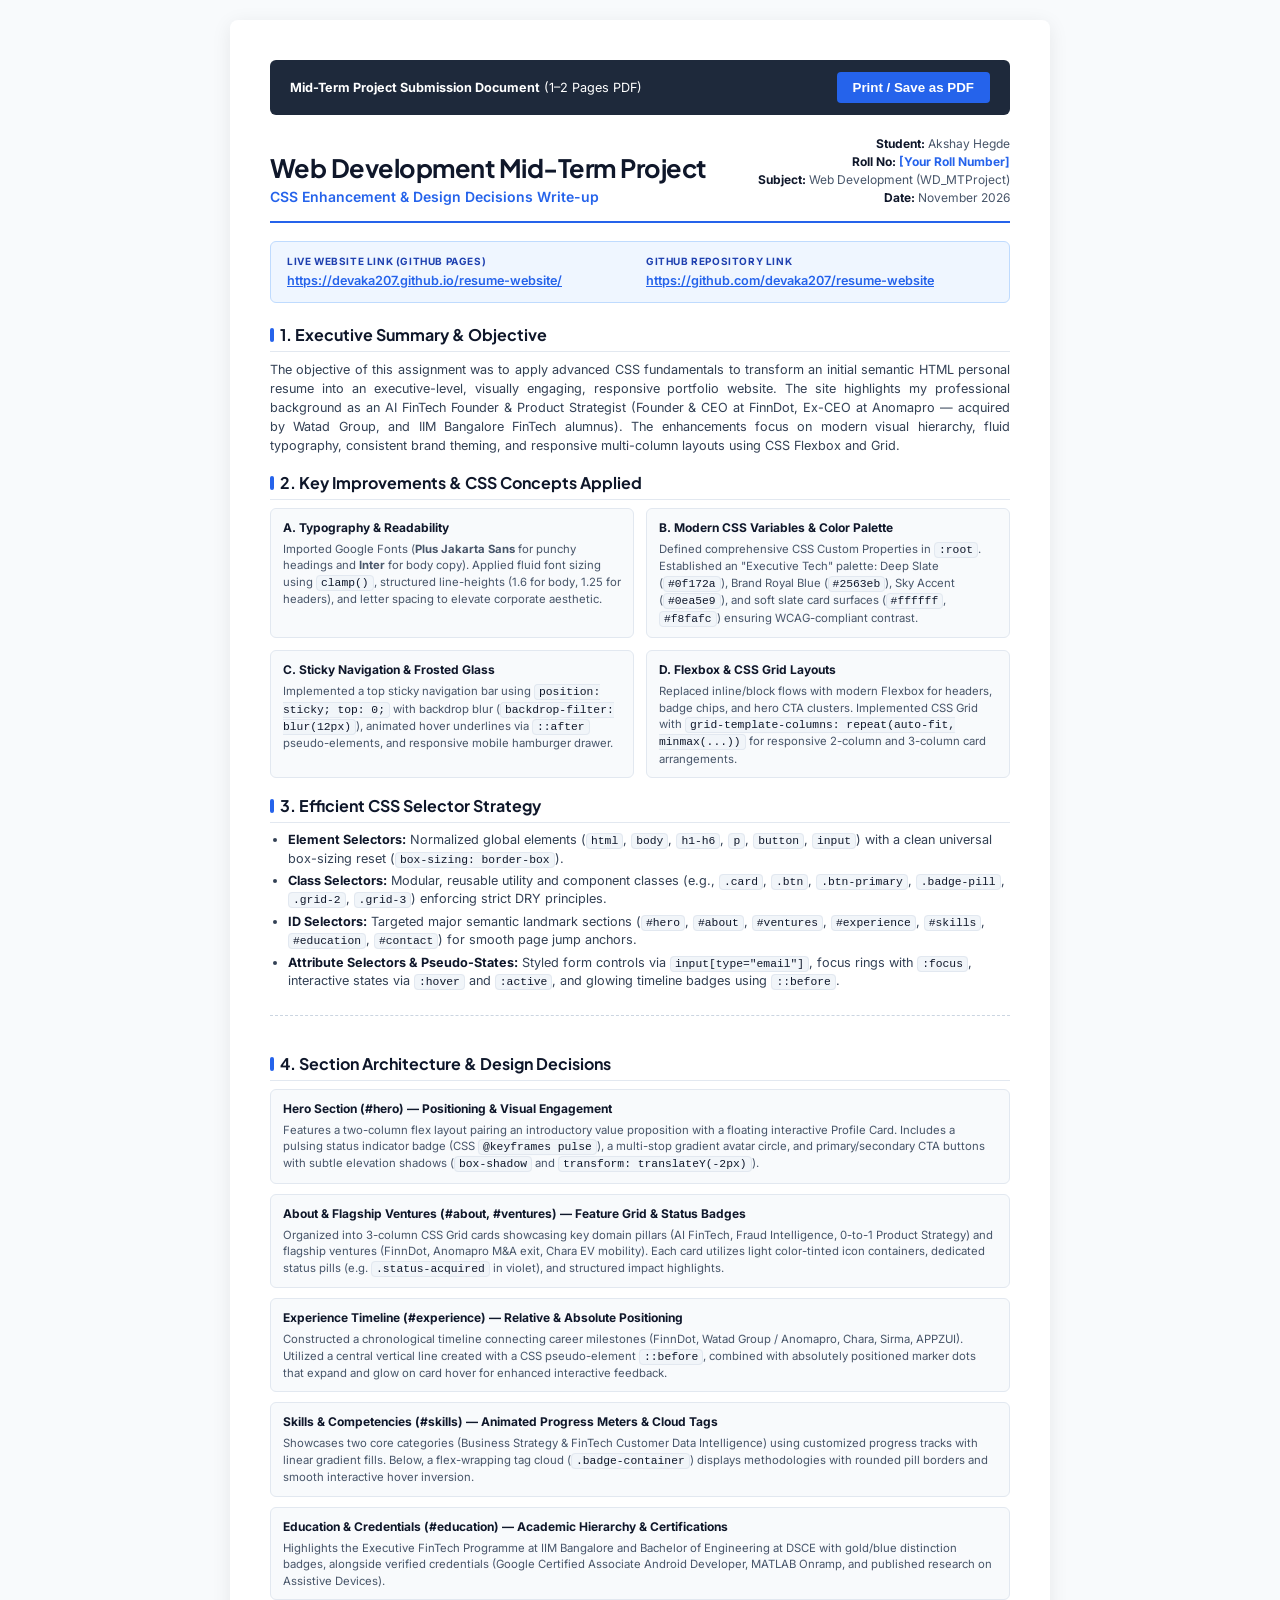
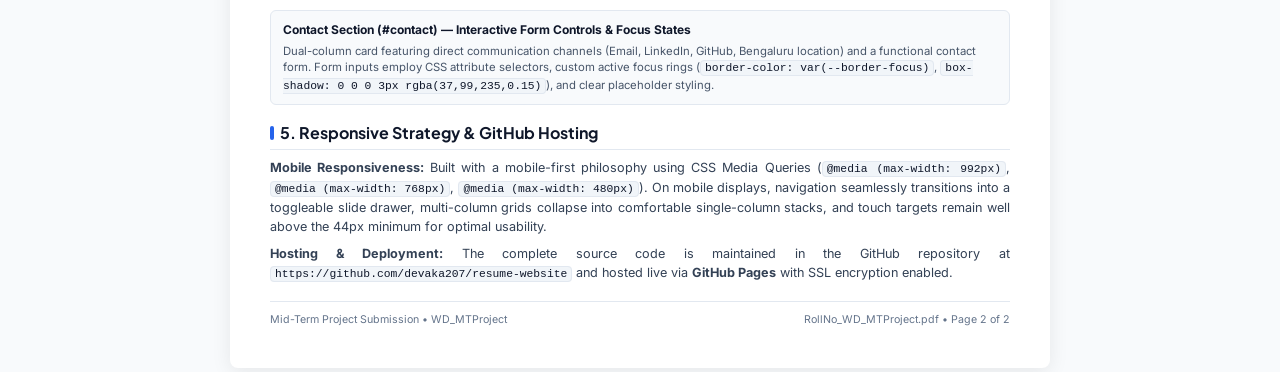
==== submission_report.html @ 4c896b8e "Add submission report, zero-dependency PDF generator, README, and generated sample PDF" ====
<!DOCTYPE html>
<html lang="en">
<head>
  <meta charset="UTF-8">
  <meta name="viewport" content="width=device-width, initial-scale=1.0">
  <title>Submission Report | WD_MTProject | Akshay Hegde</title>
  <link rel="preconnect" href="https://fonts.googleapis.com">
  <link rel="preconnect" href="https://fonts.gstatic.com" crossorigin>
  <link href="https://fonts.googleapis.com/css2?family=Inter:wght@400;500;600;700&family=Plus+Jakarta+Sans:wght@600;700;800&display=swap" rel="stylesheet">
  <style>
    /* Document Base & Print Settings */
    @page {
      size: A4 portrait;
      margin: 1.5cm 1.5cm 1.5cm 1.5cm;
    }

    * {
      box-sizing: border-box;
      margin: 0;
      padding: 0;
    }

    body {
      font-family: 'Inter', -apple-system, BlinkMacSystemFont, 'Segoe UI', Roboto, sans-serif;
      color: #1e293b;
      background-color: #f8fafc;
      line-height: 1.5;
      font-size: 9.5pt;
      -webkit-font-smoothing: antialiased;
    }

    .report-wrapper {
      max-width: 820px;
      margin: 20px auto;
      background-color: #ffffff;
      padding: 40px;
      box-shadow: 0 4px 20px rgba(0, 0, 0, 0.08);
      border-radius: 8px;
    }

    /* Header Bar */
    .doc-header {
      border-bottom: 2px solid #2563eb;
      padding-bottom: 14px;
      margin-bottom: 18px;
      display: flex;
      justify-content: space-between;
      align-items: flex-end;
    }

    .doc-title-group h1 {
      font-family: 'Plus Jakarta Sans', sans-serif;
      font-size: 19pt;
      color: #0f172a;
      letter-spacing: -0.02em;
      line-height: 1.2;
    }

    .doc-subtitle {
      font-size: 10.5pt;
      color: #2563eb;
      font-weight: 600;
      margin-top: 3px;
    }

    .student-meta {
      text-align: right;
      font-size: 9pt;
      color: #475569;
    }

    .student-meta strong {
      color: #0f172a;
    }

    /* Links Highlight Box */
    .links-box {
      background: #eff6ff;
      border: 1.5px solid #bfdbfe;
      border-radius: 6px;
      padding: 12px 16px;
      margin-bottom: 20px;
      display: grid;
      grid-template-columns: 1fr 1fr;
      gap: 12px;
    }

    .link-group-title {
      font-size: 7.5pt;
      text-transform: uppercase;
      font-weight: 700;
      color: #1e40af;
      letter-spacing: 0.06em;
      margin-bottom: 2px;
    }

    .link-url {
      font-size: 9.5pt;
      color: #2563eb;
      font-weight: 600;
      word-break: break-all;
      text-decoration: underline;
    }

    /* Section Headings */
    h2 {
      font-family: 'Plus Jakarta Sans', sans-serif;
      font-size: 12pt;
      color: #0f172a;
      border-bottom: 1px solid #e2e8f0;
      padding-bottom: 4px;
      margin-top: 16px;
      margin-bottom: 8px;
      display: flex;
      align-items: center;
      gap: 6px;
    }

    h2::before {
      content: '';
      display: inline-block;
      width: 4px;
      height: 14px;
      background-color: #2563eb;
      border-radius: 2px;
    }

    h3 {
      font-size: 10pt;
      font-weight: 700;
      color: #1e293b;
      margin-top: 8px;
      margin-bottom: 4px;
    }

    p {
      margin-bottom: 8px;
      color: #334155;
      text-align: justify;
    }

    /* Grids & Cards */
    .grid-2 {
      display: grid;
      grid-template-columns: 1fr 1fr;
      gap: 12px;
      margin-bottom: 10px;
    }

    .card {
      background-color: #f8fafc;
      border: 1px solid #e2e8f0;
      border-radius: 6px;
      padding: 10px 12px;
    }

    .card-title {
      font-size: 9pt;
      font-weight: 700;
      color: #0f172a;
      margin-bottom: 4px;
    }

    .card-text {
      font-size: 8.5pt;
      color: #475569;
      line-height: 1.45;
    }

    /* Bullet Lists */
    ul {
      margin-left: 18px;
      margin-bottom: 10px;
    }

    li {
      margin-bottom: 4px;
      color: #334155;
      line-height: 1.45;
    }

    li strong {
      color: #0f172a;
    }

    /* Code & Tag Pill */
    code {
      font-family: ui-monospace, SFMono-Regular, Menlo, Monaco, Consolas, monospace;
      font-size: 8.5pt;
      background-color: #f1f5f9;
      color: #0f172a;
      padding: 1px 4px;
      border-radius: 4px;
      border: 1px solid #e2e8f0;
    }

    .page-break {
      page-break-before: always;
      break-before: page;
      margin-top: 24px;
      padding-top: 20px;
      border-top: 1px dashed #cbd5e1;
    }

    @media print {
      body {
        background-color: #ffffff;
      }
      .report-wrapper {
        padding: 0;
        margin: 0;
        box-shadow: none;
        max-width: 100%;
      }
      .page-break {
        border-top: none;
        margin-top: 0;
        padding-top: 0;
      }
      .no-print {
        display: none;
      }
    }

    .print-banner {
      background-color: #1e293b;
      color: #ffffff;
      padding: 12px 20px;
      display: flex;
      justify-content: space-between;
      align-items: center;
      border-radius: 6px;
      margin-bottom: 20px;
    }

    .print-btn {
      background-color: #2563eb;
      color: #ffffff;
      border: none;
      padding: 8px 16px;
      border-radius: 4px;
      font-weight: 600;
      cursor: pointer;
    }

    .print-btn:hover {
      background-color: #1d4ed8;
    }
  </style>
</head>
<body>

  <div class="report-wrapper">

    <!-- Interactive Banner for browser printing -->
    <div class="print-banner no-print">
      <div>
        <strong>Mid-Term Project Submission Document</strong> (1–2 Pages PDF)
      </div>
      <button class="print-btn" onclick="window.print()">Print / Save as PDF</button>
    </div>

    <!-- Document Header -->
    <header class="doc-header">
      <div class="doc-title-group">
        <h1>Web Development Mid-Term Project</h1>
        <div class="doc-subtitle">CSS Enhancement & Design Decisions Write-up</div>
      </div>
      <div class="student-meta">
        <div><strong>Student:</strong> Akshay Hegde</div>
        <div><strong>Roll No:</strong> <span style="color:#2563eb; font-weight:700;">[Your Roll Number]</span></div>
        <div><strong>Subject:</strong> Web Development (WD_MTProject)</div>
        <div><strong>Date:</strong> November 2026</div>
      </div>
    </header>

    <!-- Submission Mandatory Links Box -->
    <div class="links-box">
      <div>
        <div class="link-group-title">Live Website Link (GitHub Pages)</div>
        <a class="link-url" href="https://devaka207.github.io/resume-website/" target="_blank">https://devaka207.github.io/resume-website/</a>
      </div>
      <div>
        <div class="link-group-title">GitHub Repository Link</div>
        <a class="link-url" href="https://github.com/devaka207/resume-website" target="_blank">https://github.com/devaka207/resume-website</a>
      </div>
    </div>

    <!-- Section 1: Objective & Overview -->
    <h2>1. Executive Summary & Objective</h2>
    <p>
      The objective of this assignment was to apply advanced CSS fundamentals to transform an initial semantic HTML personal resume into an executive-level, visually engaging, responsive portfolio website. The site highlights my professional background as an AI FinTech Founder & Product Strategist (Founder & CEO at FinnDot, Ex-CEO at Anomapro — acquired by Watad Group, and IIM Bangalore FinTech alumnus). The enhancements focus on modern visual hierarchy, fluid typography, consistent brand theming, and responsive multi-column layouts using CSS Flexbox and Grid.
    </p>

    <!-- Section 2: Key CSS Improvements Made -->
    <h2>2. Key Improvements & CSS Concepts Applied</h2>
    <div class="grid-2">
      <div class="card">
        <div class="card-title">A. Typography & Readability</div>
        <div class="card-text">
          Imported Google Fonts (<strong>Plus Jakarta Sans</strong> for punchy headings and <strong>Inter</strong> for body copy). Applied fluid font sizing using <code>clamp()</code>, structured line-heights (1.6 for body, 1.25 for headers), and letter spacing to elevate corporate aesthetic.
        </div>
      </div>
      <div class="card">
        <div class="card-title">B. Modern CSS Variables & Color Palette</div>
        <div class="card-text">
          Defined comprehensive CSS Custom Properties in <code>:root</code>. Established an "Executive Tech" palette: Deep Slate (<code>#0f172a</code>), Brand Royal Blue (<code>#2563eb</code>), Sky Accent (<code>#0ea5e9</code>), and soft slate card surfaces (<code>#ffffff</code>, <code>#f8fafc</code>) ensuring WCAG-compliant contrast.
        </div>
      </div>
      <div class="card">
        <div class="card-title">C. Sticky Navigation & Frosted Glass</div>
        <div class="card-text">
          Implemented a top sticky navigation bar using <code>position: sticky; top: 0;</code> with backdrop blur (<code>backdrop-filter: blur(12px)</code>), animated hover underlines via <code>::after</code> pseudo-elements, and responsive mobile hamburger drawer.
        </div>
      </div>
      <div class="card">
        <div class="card-title">D. Flexbox & CSS Grid Layouts</div>
        <div class="card-text">
          Replaced inline/block flows with modern Flexbox for headers, badge chips, and hero CTA clusters. Implemented CSS Grid with <code>grid-template-columns: repeat(auto-fit, minmax(...))</code> for responsive 2-column and 3-column card arrangements.
        </div>
      </div>
    </div>

    <!-- Section 3: Selectors Organization -->
    <h2>3. Efficient CSS Selector Strategy</h2>
    <ul>
      <li><strong>Element Selectors:</strong> Normalized global elements (<code>html</code>, <code>body</code>, <code>h1-h6</code>, <code>p</code>, <code>button</code>, <code>input</code>) with a clean universal box-sizing reset (<code>box-sizing: border-box</code>).</li>
      <li><strong>Class Selectors:</strong> Modular, reusable utility and component classes (e.g., <code>.card</code>, <code>.btn</code>, <code>.btn-primary</code>, <code>.badge-pill</code>, <code>.grid-2</code>, <code>.grid-3</code>) enforcing strict DRY principles.</li>
      <li><strong>ID Selectors:</strong> Targeted major semantic landmark sections (<code>#hero</code>, <code>#about</code>, <code>#ventures</code>, <code>#experience</code>, <code>#skills</code>, <code>#education</code>, <code>#contact</code>) for smooth page jump anchors.</li>
      <li><strong>Attribute Selectors & Pseudo-States:</strong> Styled form controls via <code>input[type="email"]</code>, focus rings with <code>:focus</code>, interactive states via <code>:hover</code> and <code>:active</code>, and glowing timeline badges using <code>::before</code>.</li>
    </ul>

    <!-- Page Break for 2-page document layout -->
    <div class="page-break"></div>

    <!-- Section 4: Section-by-Section Architecture & Design Decisions -->
    <h2>4. Section Architecture & Design Decisions</h2>

    <div class="card" style="margin-bottom: 10px;">
      <div class="card-title">Hero Section (#hero) — Positioning & Visual Engagement</div>
      <div class="card-text">
        Features a two-column flex layout pairing an introductory value proposition with a floating interactive Profile Card. Includes a pulsing status indicator badge (CSS <code>@keyframes pulse</code>), a multi-stop gradient avatar circle, and primary/secondary CTA buttons with subtle elevation shadows (<code>box-shadow</code> and <code>transform: translateY(-2px)</code>).
      </div>
    </div>

    <div class="card" style="margin-bottom: 10px;">
      <div class="card-title">About & Flagship Ventures (#about, #ventures) — Feature Grid & Status Badges</div>
      <div class="card-text">
        Organized into 3-column CSS Grid cards showcasing key domain pillars (AI FinTech, Fraud Intelligence, 0-to-1 Product Strategy) and flagship ventures (FinnDot, Anomapro M&A exit, Chara EV mobility). Each card utilizes light color-tinted icon containers, dedicated status pills (e.g. <code>.status-acquired</code> in violet), and structured impact highlights.
      </div>
    </div>

    <div class="card" style="margin-bottom: 10px;">
      <div class="card-title">Experience Timeline (#experience) — Relative & Absolute Positioning</div>
      <div class="card-text">
        Constructed a chronological timeline connecting career milestones (FinnDot, Watad Group / Anomapro, Chara, Sirma, APPZUI). Utilized a central vertical line created with a CSS pseudo-element <code>::before</code>, combined with absolutely positioned marker dots that expand and glow on card hover for enhanced interactive feedback.
      </div>
    </div>

    <div class="card" style="margin-bottom: 10px;">
      <div class="card-title">Skills & Competencies (#skills) — Animated Progress Meters & Cloud Tags</div>
      <div class="card-text">
        Showcases two core categories (Business Strategy & FinTech Customer Data Intelligence) using customized progress tracks with linear gradient fills. Below, a flex-wrapping tag cloud (<code>.badge-container</code>) displays methodologies with rounded pill borders and smooth interactive hover inversion.
      </div>
    </div>

    <div class="card" style="margin-bottom: 10px;">
      <div class="card-title">Education & Credentials (#education) — Academic Hierarchy & Certifications</div>
      <div class="card-text">
        Highlights the Executive FinTech Programme at IIM Bangalore and Bachelor of Engineering at DSCE with gold/blue distinction badges, alongside verified credentials (Google Certified Associate Android Developer, MATLAB Onramp, and published research on Assistive Devices).
      </div>
    </div>

    <div class="card" style="margin-bottom: 10px;">
      <div class="card-title">Contact Section (#contact) — Interactive Form Controls & Focus States</div>
      <div class="card-text">
        Dual-column card featuring direct communication channels (Email, LinkedIn, GitHub, Bengaluru location) and a functional contact form. Form inputs employ CSS attribute selectors, custom active focus rings (<code>border-color: var(--border-focus)</code>, <code>box-shadow: 0 0 0 3px rgba(37,99,235,0.15)</code>), and clear placeholder styling.
      </div>
    </div>

    <!-- Section 5: Responsive Strategy & Hosting -->
    <h2>5. Responsive Strategy & GitHub Hosting</h2>
    <p>
      <strong>Mobile Responsiveness:</strong> Built with a mobile-first philosophy using CSS Media Queries (<code>@media (max-width: 992px)</code>, <code>@media (max-width: 768px)</code>, <code>@media (max-width: 480px)</code>). On mobile displays, navigation seamlessly transitions into a toggleable slide drawer, multi-column grids collapse into comfortable single-column stacks, and touch targets remain well above the 44px minimum for optimal usability.
    </p>
    <p>
      <strong>Hosting & Deployment:</strong> The complete source code is maintained in the GitHub repository at <code>https://github.com/devaka207/resume-website</code> and hosted live via <strong>GitHub Pages</strong> with SSL encryption enabled.
    </p>

    <!-- Footer Note -->
    <div style="margin-top: 18px; padding-top: 10px; border-top: 1px solid #e2e8f0; font-size: 8pt; color: #64748b; display: flex; justify-content: space-between;">
      <span>Mid-Term Project Submission • WD_MTProject</span>
      <span>RollNo_WD_MTProject.pdf • Page 2 of 2</span>
    </div>

  </div>

</body>
</html>
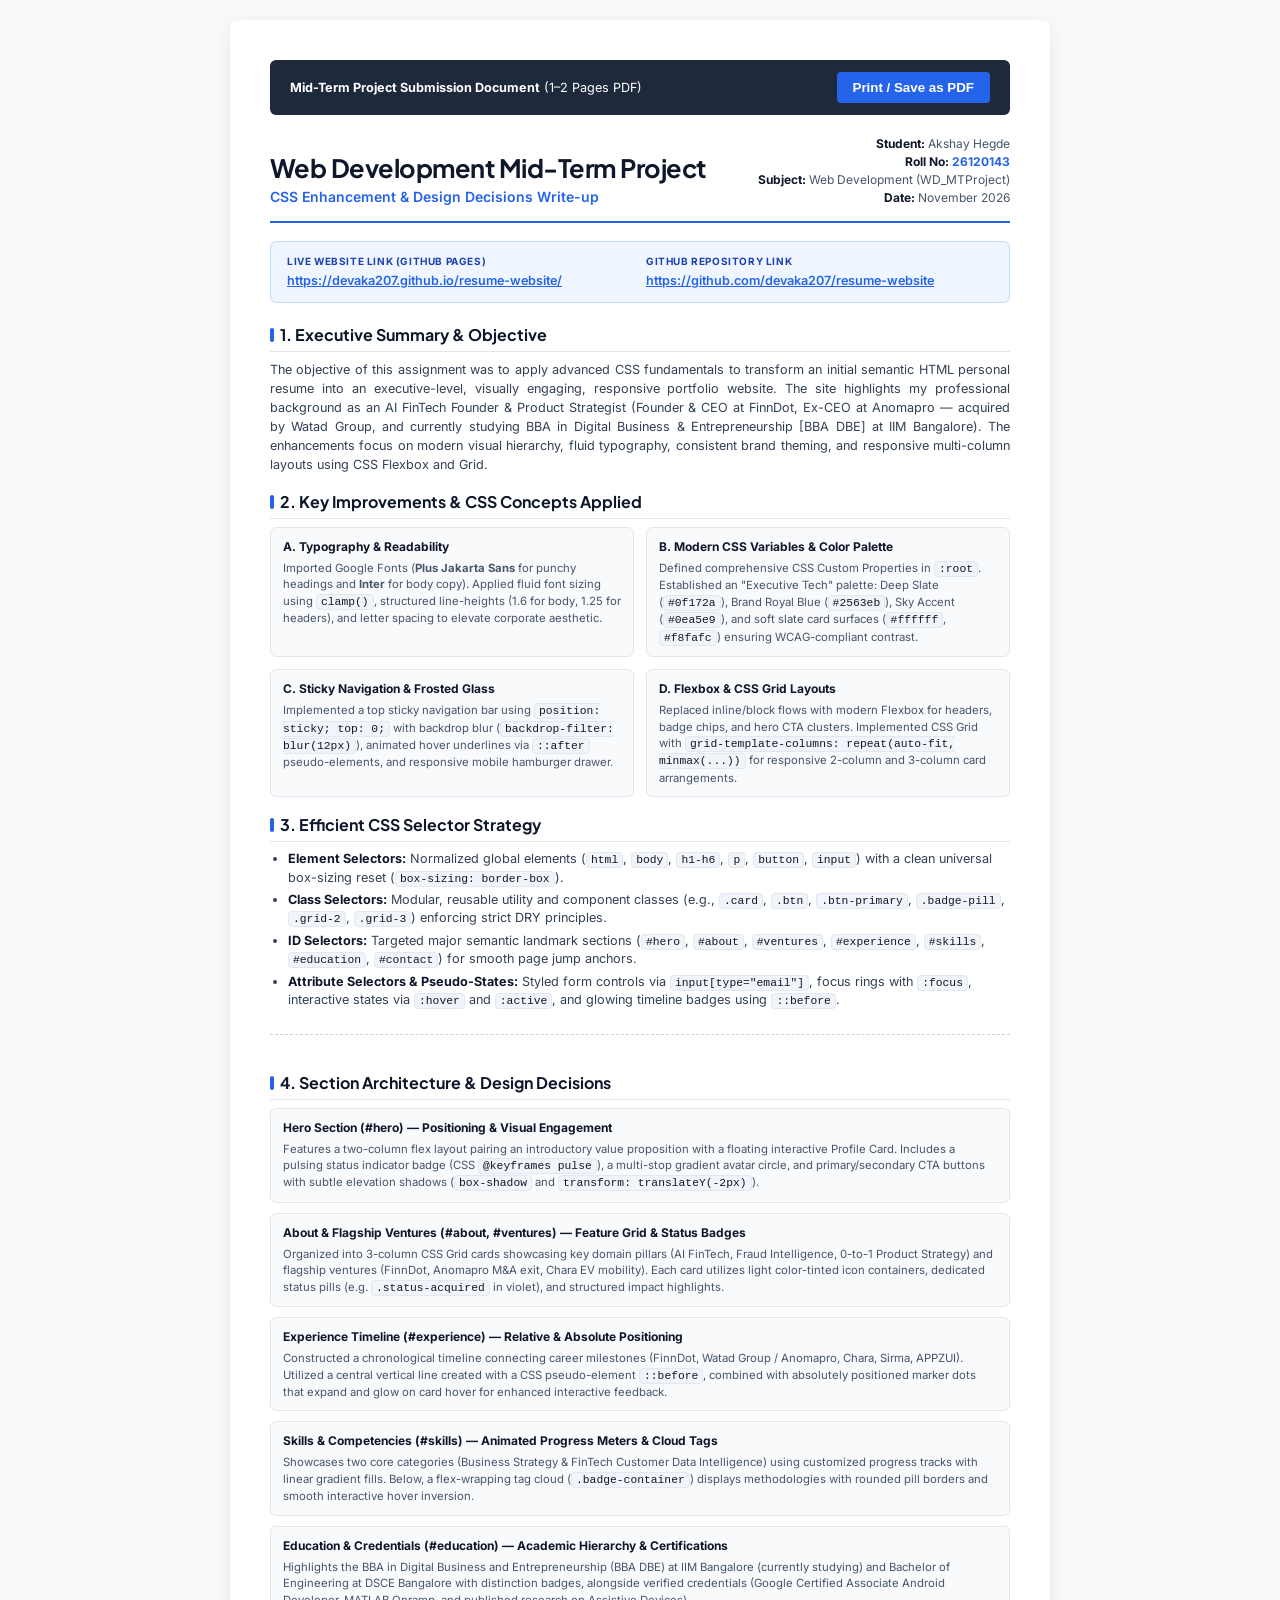
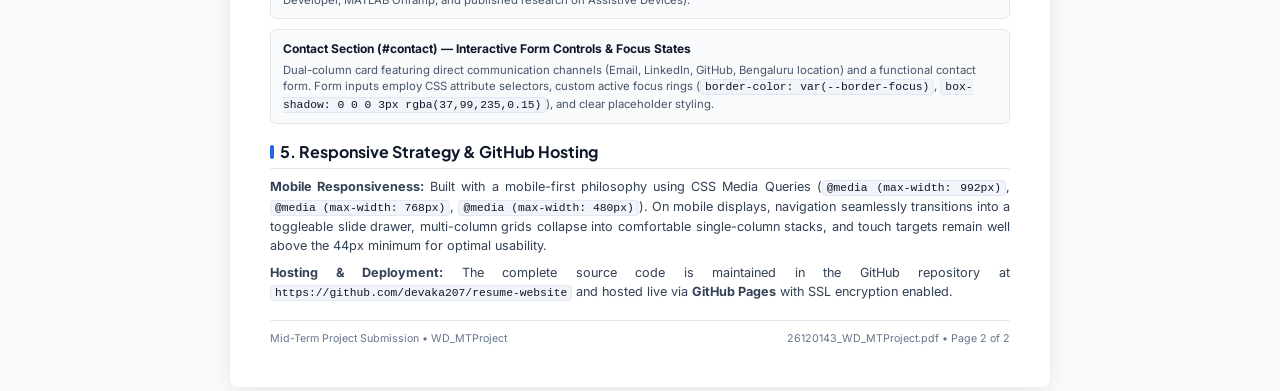
==== commit 80621c95: "Update Roll No to 26120143, and set IIMB to BBA DBE (currently studying)" ====
--- a/submission_report.html
+++ b/submission_report.html
@@ -268,7 +268,7 @@
       </div>
       <div class="student-meta">
         <div><strong>Student:</strong> Akshay Hegde</div>
-        <div><strong>Roll No:</strong> <span style="color:#2563eb; font-weight:700;">[Your Roll Number]</span></div>
+        <div><strong>Roll No:</strong> <span style="color:#2563eb; font-weight:700;">26120143</span></div>
         <div><strong>Subject:</strong> Web Development (WD_MTProject)</div>
         <div><strong>Date:</strong> November 2026</div>
       </div>
@@ -289,7 +289,7 @@
     <!-- Section 1: Objective & Overview -->
     <h2>1. Executive Summary & Objective</h2>
     <p>
-      The objective of this assignment was to apply advanced CSS fundamentals to transform an initial semantic HTML personal resume into an executive-level, visually engaging, responsive portfolio website. The site highlights my professional background as an AI FinTech Founder & Product Strategist (Founder & CEO at FinnDot, Ex-CEO at Anomapro — acquired by Watad Group, and IIM Bangalore FinTech alumnus). The enhancements focus on modern visual hierarchy, fluid typography, consistent brand theming, and responsive multi-column layouts using CSS Flexbox and Grid.
+      The objective of this assignment was to apply advanced CSS fundamentals to transform an initial semantic HTML personal resume into an executive-level, visually engaging, responsive portfolio website. The site highlights my professional background as an AI FinTech Founder & Product Strategist (Founder & CEO at FinnDot, Ex-CEO at Anomapro — acquired by Watad Group, and currently studying BBA in Digital Business & Entrepreneurship [BBA DBE] at IIM Bangalore). The enhancements focus on modern visual hierarchy, fluid typography, consistent brand theming, and responsive multi-column layouts using CSS Flexbox and Grid.
     </p>
 
     <!-- Section 2: Key CSS Improvements Made -->
@@ -367,7 +367,7 @@
     <div class="card" style="margin-bottom: 10px;">
       <div class="card-title">Education & Credentials (#education) — Academic Hierarchy & Certifications</div>
       <div class="card-text">
-        Highlights the Executive FinTech Programme at IIM Bangalore and Bachelor of Engineering at DSCE with gold/blue distinction badges, alongside verified credentials (Google Certified Associate Android Developer, MATLAB Onramp, and published research on Assistive Devices).
+        Highlights the BBA in Digital Business and Entrepreneurship (BBA DBE) at IIM Bangalore (currently studying) and Bachelor of Engineering at DSCE Bangalore with distinction badges, alongside verified credentials (Google Certified Associate Android Developer, MATLAB Onramp, and published research on Assistive Devices).
       </div>
     </div>
 
@@ -390,10 +390,11 @@
     <!-- Footer Note -->
     <div style="margin-top: 18px; padding-top: 10px; border-top: 1px solid #e2e8f0; font-size: 8pt; color: #64748b; display: flex; justify-content: space-between;">
       <span>Mid-Term Project Submission • WD_MTProject</span>
-      <span>RollNo_WD_MTProject.pdf • Page 2 of 2</span>
+      <span>26120143_WD_MTProject.pdf • Page 2 of 2</span>
     </div>
 
   </div>
 
 </body>
 </html>
+
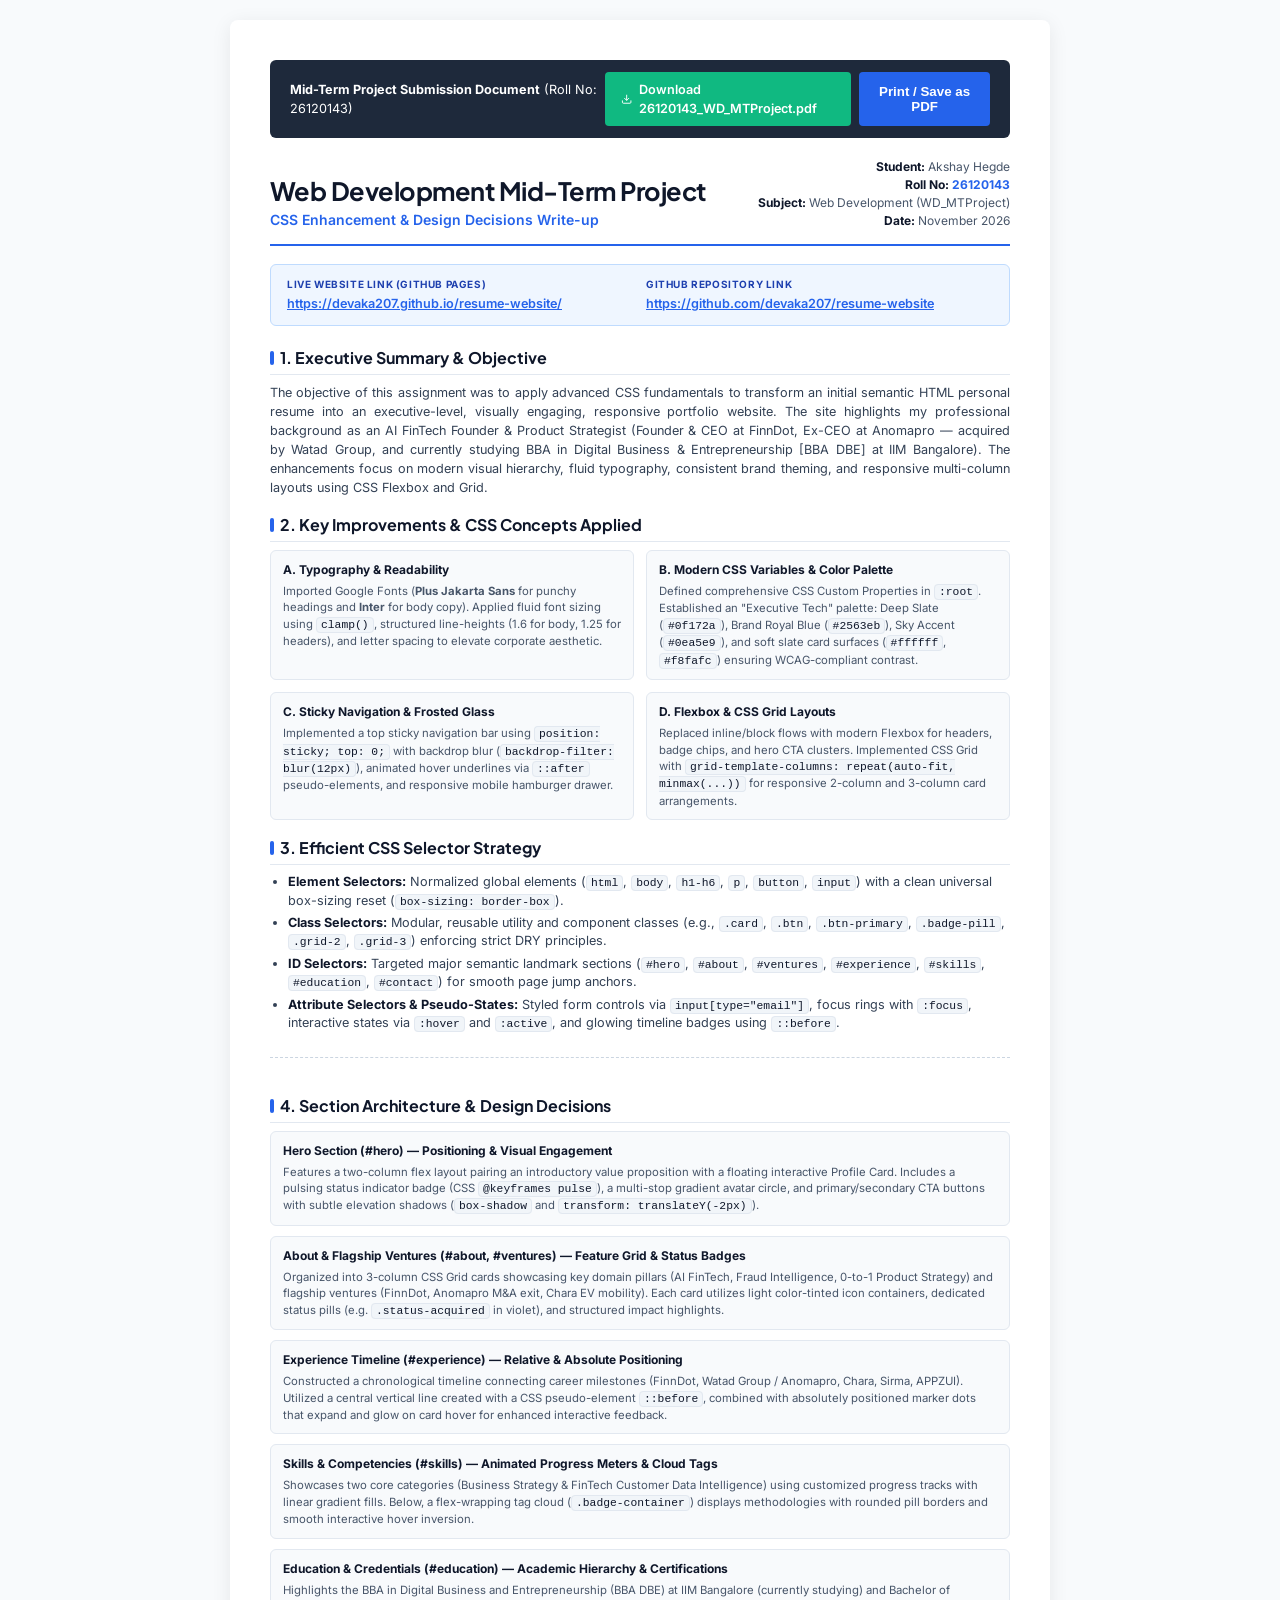
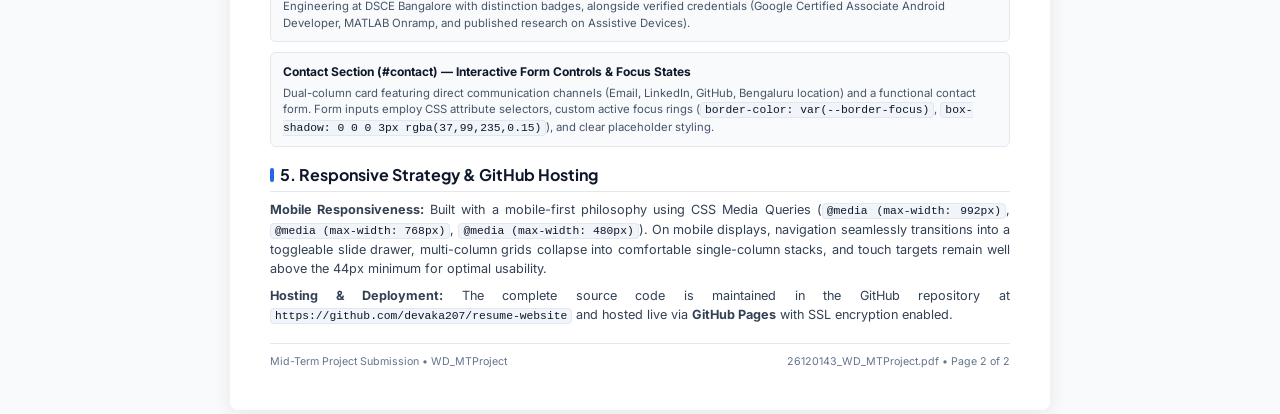
==== commit 097be2ef: "Add download buttons for 26120143_WD_MTProject.pdf in header, hero, profile card, and submission rep" ====
--- a/submission_report.html
+++ b/submission_report.html
@@ -252,12 +252,18 @@
 
   <div class="report-wrapper">
 
-    <!-- Interactive Banner for browser printing -->
+    <!-- Interactive Banner for browser printing & direct download -->
     <div class="print-banner no-print">
       <div>
-        <strong>Mid-Term Project Submission Document</strong> (1–2 Pages PDF)
-      </div>
-      <button class="print-btn" onclick="window.print()">Print / Save as PDF</button>
+        <strong>Mid-Term Project Submission Document</strong> (Roll No: 26120143)
+      </div>
+      <div style="display: flex; gap: 8px;">
+        <a href="26120143_WD_MTProject.pdf" download="26120143_WD_MTProject.pdf" class="print-btn" style="text-decoration:none; display:inline-flex; align-items:center; gap:6px; background-color: #10b981;">
+          <svg width="14" height="14" viewBox="0 0 24 24" fill="none" stroke="currentColor" stroke-width="2"><path d="M21 15v4a2 2 0 0 1-2 2H5a2 2 0 0 1-2-2v-4"/><polyline points="7 10 12 15 17 10"/><line x1="12" y1="15" x2="12" y2="3"/></svg>
+          <span>Download 26120143_WD_MTProject.pdf</span>
+        </a>
+        <button class="print-btn" onclick="window.print()">Print / Save as PDF</button>
+      </div>
     </div>
 
     <!-- Document Header -->
